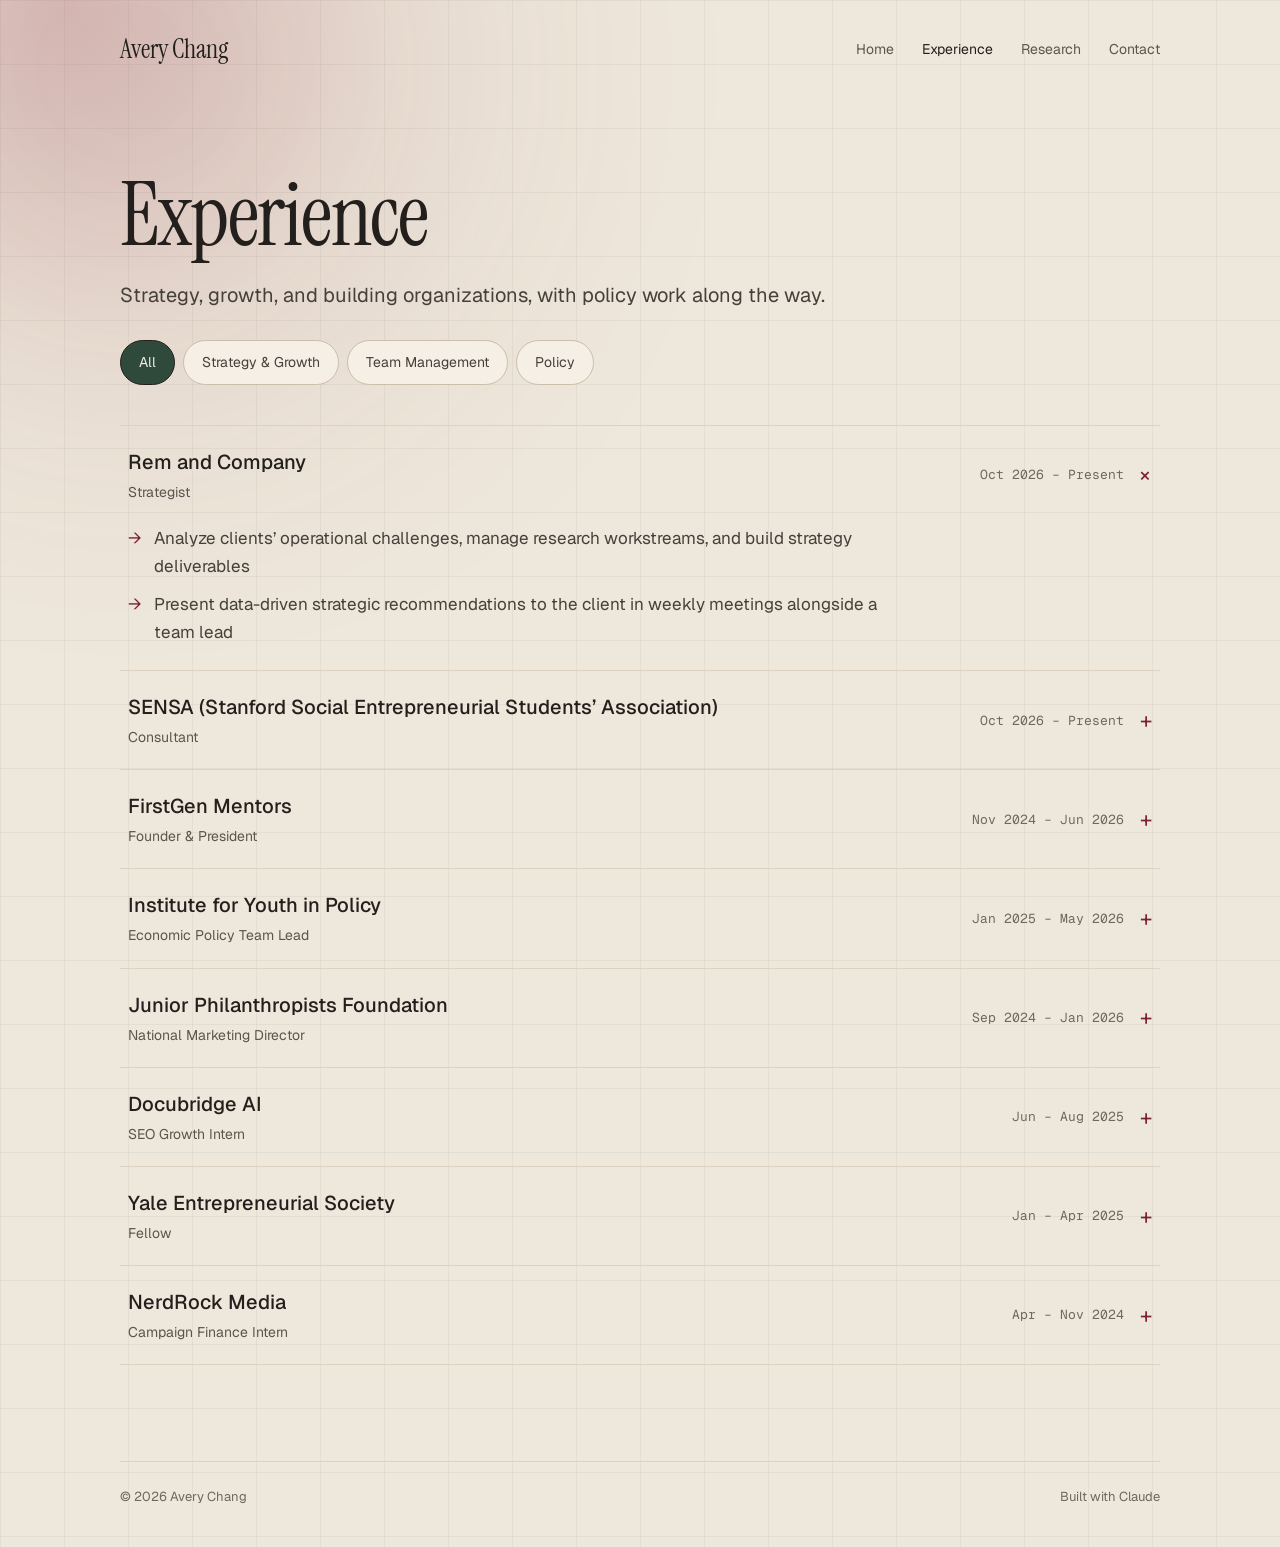
==== experience.html @ 895a1ce6 "Add files via upload" ====
<!doctype html>
<html lang="en">
<head>
<meta charset="utf-8">
<meta name="viewport" content="width=device-width, initial-scale=1">
<title>Experience · Avery Chang</title>
<link rel="preconnect" href="https://fonts.googleapis.com">
<link rel="preconnect" href="https://fonts.gstatic.com" crossorigin>
<link href="https://fonts.googleapis.com/css2?family=Instrument+Serif:ital@0;1&amp;family=Geist:wght@400;500;600&amp;family=Geist+Mono:wght@400;500&amp;display=swap" rel="stylesheet">
<link rel="stylesheet" href="style.css">
<style>
.pill { padding: 10px 18px; min-height: 44px; border-radius: 999px; font-size: 14px; border: 1px solid var(--edge); color: var(--soft); background-color: var(--fill); transition: color .2s ease, background .2s ease, border-color .2s ease; }
.pill.active { border-color: var(--ink); background: var(--forest); color: var(--cream); }
.row { border-bottom: 1px solid var(--line); transition: background .2s ease; }
.row:hover { background: rgba(43,42,38,0.04); }
.row-btn { width: 100%; display: grid; grid-template-columns: minmax(0, 1fr) auto auto; gap: 16px; align-items: center; padding: 20px 8px; text-align: left; min-height: 44px; }
.plus { font-size: 22px; color: var(--ox); display: inline-block; transition: transform .25s ease; }
.row.open .plus { transform: rotate(45deg); }
.bullets { margin: 0; padding: 0 8px 24px; list-style: none; display: flex; flex-direction: column; gap: 10px; max-width: 72ch; color: var(--soft); }
.bullets li { display: flex; gap: 12px; }
.callout { display: flex; flex-wrap: wrap; justify-content: space-between; align-items: center; gap: 16px; padding: 24px 28px; border: 1px solid var(--ox); border-radius: 16px; background-color: #F3E8E3; text-decoration: none; }
</style>
</head>
<body>
<div class="page">

<div aria-hidden="true" class="glow glow1" style="top: -240px; left: -180px; width: 620px; height: 620px; background: var(--ox); opacity: 0.14; filter: blur(140px)"></div>
<div aria-hidden="true" class="grid-bg"></div>
<div aria-hidden="true" class="spot"></div>

<div class="wrap">

<header class="top">
<a href="index.html" class="brand">Avery Chang</a>
<nav class="nav" aria-label="Main">
<a href="index.html">Home</a>
<a href="experience.html" aria-current="page">Experience</a>
<a href="research.html">Research</a>
<a href="contact.html">Contact</a>
</nav>
</header>

<section style="display: flex; flex-direction: column; gap: 20px; padding: 72px 0 40px">
<h1 class="page-h serif" style="font-size: 88px; line-height: 1; letter-spacing: -0.02em">Experience</h1>
<p style="margin: 0; max-width: 58ch; font-size: 20px; color: var(--soft)">Strategy, growth, and building organizations, with policy work along the way.</p>
<div id="filters" role="group" aria-label="Filter roles" style="display: flex; flex-wrap: wrap; gap: 8px; padding-top: 8px"></div>
</section>

<section style="display: flex; flex-direction: column; gap: 24px; padding-bottom: 96px">
<a id="callout" class="callout rise" href="research.html" hidden>
<span style="display: flex; flex-direction: column; gap: 4px"><span class="serif" style="font-size: 28px; line-height: 1.15">Read my policy briefs</span><span style="font-size: 15px; color: var(--muted)">Four economic policy papers on foreign aid, AI and jobs, gig work, and credit</span></span>
<span style="font-size: 15px; font-weight: 500; color: var(--ox)">Go to Research →</span>
</a>
<div id="list" style="display: flex; flex-direction: column; border-top: 1px solid var(--line)"></div>
</section>

<footer class="footer">
<span>© 2026 Avery Chang</span>
<span>Built with Claude</span>
</footer>
</div>
</div>

<script src="site.js"></script>
<script>
(function () {
  var filterDefs = [
    { id: 'all', label: 'All' },
    { id: 'strategy', label: 'Strategy & Growth' },
    { id: 'leadership', label: 'Team Management' },
    { id: 'policy', label: 'Policy' }
  ];
  var work = [
    { id: 'rem', tags: ['strategy'], org: 'Rem and Company', role: 'Strategist', dates: 'Oct 2026 – Present', bullets: [
      'Analyze clients’ operational challenges, manage research workstreams, and build strategy deliverables',
      'Present data-driven strategic recommendations to the client in weekly meetings alongside a team lead'
    ] },
    { id: 'sensa', tags: ['strategy'], org: 'SENSA (Stanford Social Entrepreneurial Students’ Association)', role: 'Consultant', dates: 'Oct 2026 – Present', bullets: [
      'Develop fundraising strategy and write grant proposals for an international social impact project',
      'Advise social enterprises on growth and funding strategy'
    ] },
    { id: 'dba', tags: ['strategy'], org: 'Docubridge AI', role: 'SEO Growth Intern', dates: 'Jun – Aug 2025', bullets: [
      'Developed a market expansion plan for a VC-backed AI fintech startup serving growth equity firms',
      'Presented a competitive SEO growth strategy to the CEO and board, projecting 80% traffic growth',
      'Benchmarked backlinks of three competitors (Daloopa, Datarails, Causal) and designed outreach to 9 finance sites',
      'Audited site UX and technical SEO and set up analytics to track bounce rate, CTR, and organic leads'
    ] },
    { id: 'iyp', tags: ['policy', 'leadership'], org: 'Institute for Youth in Policy', role: 'Economic Policy Team Lead', dates: 'Jan 2025 – May 2026', bullets: [
      'Led and trained 20+ analysts from 12 countries, setting topics and editing briefs that reached 25,000+ readers',
      'Built a 30-nation multivariate regression (R = 0.979) ranking five sectors by impact on HDI',
      'Developed quantitative and financial models to analyze urban policy and international aid'
    ] },
    { id: 'yes', tags: ['strategy'], org: 'Yale Entrepreneurial Society', role: 'Fellow', dates: 'Jan – Apr 2025', bullets: [
      'Selected as 1 of 100 students from 25 countries for a fellowship taught by Yale SOM professors and VCs',
      'Built a data-driven donation verification platform to improve donor-charity trust, piloted with 15 charities'
    ] },
    { id: 'fgm', tags: ['leadership', 'strategy'], org: 'FirstGen Mentors', role: 'Founder & President', dates: 'Nov 2024 – Jun 2026', bullets: [
      'Launched a career-prep nonprofit (mentorship, live Q&As, workshops, podcast) reaching 10,000+ first-gen students',
      'Scaled from 100 to 10,000 students in six months, managing a team of 50+',
      'Recruited 220+ industry experts and mentors (doctors, lawyers, bankers) from 15 states and 9 countries',
      'Secured partnerships with 12 NGOs and built the website, resource database, and sign-up system'
    ] },
    { id: 'jpf', tags: ['leadership', 'policy'], org: 'Junior Philanthropists Foundation', role: 'National Marketing Director', dates: 'Sep 2024 – Jan 2026', bullets: [
      'Launched national campaigns and policy resources for 10,000+ members across 25 states',
      'Lobbied 50+ members of Congress and built partnerships with UN COY19 and CalFire'
    ] },
    { id: 'nrm', tags: ['policy', 'strategy'], org: 'NerdRock Media', role: 'Campaign Finance Intern', dates: 'Apr – Nov 2024', bullets: [
      'Managed $1M+ in ad operations for interest groups in the 2024 presidential election, driving 3,000+ daily site visits',
      'Partnered with 4 PACs to reach AAPI and BIPOC voters, improving campaign engagement by 60%',
      'Ran a Google Analytics dashboard tracking campaign performance and reporting on ad targeting'
    ] }
  ];

  // Sort by end date, newest first ("Present" on top)
  var mon = { Jan: 1, Feb: 2, Mar: 3, Apr: 4, May: 5, Jun: 6, Jul: 7, Aug: 8, Sep: 9, Oct: 10, Nov: 11, Dec: 12 };
  function endKey(d) {
    var e = String(d).split('–').pop().trim();
    if (/present/i.test(e)) return 999999;
    var p = e.split(' ');
    return Number(p[1]) * 12 + (mon[p[0]] || 0);
  }
  work.sort(function (a, b) { return endKey(b.dates) - endKey(a.dates); });

  var state = { filter: 'all', open: 'rem' };
  var filtersEl = document.getElementById('filters');
  var listEl = document.getElementById('list');
  var callout = document.getElementById('callout');

  function el(tag, cls, text) {
    var n = document.createElement(tag);
    if (cls) n.className = cls;
    if (text != null) n.textContent = text;
    return n;
  }

  function renderFilters() {
    filtersEl.innerHTML = '';
    filterDefs.forEach(function (f) {
      var b = el('button', 'pill' + (state.filter === f.id ? ' active' : ''), f.label);
      b.setAttribute('aria-pressed', String(state.filter === f.id));
      b.addEventListener('click', function () { state.filter = f.id; render(); });
      filtersEl.appendChild(b);
    });
  }

  function renderList() {
    listEl.innerHTML = '';
    work.filter(function (w) { return state.filter === 'all' || w.tags.indexOf(state.filter) !== -1; })
      .forEach(function (w) {
        var open = state.open === w.id;
        var row = el('div', 'row' + (open ? ' open' : ''));
        var btn = el('button', 'row-btn');
        btn.setAttribute('aria-expanded', String(open));
        var left = el('span');
        left.style.cssText = 'display: flex; flex-direction: column; gap: 2px';
        var org = el('span', null, w.org); org.style.cssText = 'font-size: 20px; font-weight: 500';
        var role = el('span', null, w.role); role.style.cssText = 'font-size: 14px; color: var(--muted)';
        left.appendChild(org); left.appendChild(role);
        var dates = el('span', 'mono', w.dates); dates.style.cssText = 'font-size: 13px; color: var(--faint)';
        var plus = el('span', 'plus', '+'); plus.setAttribute('aria-hidden', 'true');
        btn.appendChild(left); btn.appendChild(dates); btn.appendChild(plus);
        btn.addEventListener('click', function () { state.open = open ? null : w.id; renderList(); });
        row.appendChild(btn);
        if (open) {
          var ul = el('ul', 'bullets rise');
          w.bullets.forEach(function (t) {
            var li = el('li');
            var arrow = el('span', null, '→'); arrow.style.color = 'var(--ox)'; arrow.setAttribute('aria-hidden', 'true');
            li.appendChild(arrow); li.appendChild(el('span', null, t));
            ul.appendChild(li);
          });
          row.appendChild(ul);
        }
        listEl.appendChild(row);
      });
  }

  function render() {
    renderFilters();
    callout.hidden = state.filter !== 'policy';
    renderList();
  }
  render();
})();
</script>
</body>
</html>
---- style.css ----
:root {
  --bg: #EEE7DB;
  --ink: #231F1C;
  --ox: #7A2433;
  --forest: #2F4A3A;
  --cream: #F3EEE4;
  --muted: #5C554D;
  --soft: #45403A;
  --body: #3A3731;
  --faint: #6E685E;
  --line: #DDD2BF;
  --edge: #CBBFAA;
  --card-edge: #D6CBB8;
  --fill: #F5EFE5;
}

html, body { margin: 0; background: var(--bg); color-scheme: light; }
a { color: var(--ink); }
a:hover { color: var(--ox); }
a:focus-visible, button:focus-visible { outline: 2px solid var(--ox); outline-offset: 3px; }
button { font: inherit; color: inherit; background: none; border: 0; cursor: pointer; }

.page {
  position: relative; overflow: hidden; min-height: 100vh;
  background: var(--bg); color: var(--ink);
  font-family: 'Geist', system-ui, sans-serif; font-size: 17px; line-height: 1.65;
}
.glow { position: absolute; border-radius: 50%; pointer-events: none; }
.grid-bg {
  position: absolute; inset: 0; pointer-events: none;
  background-image: linear-gradient(rgba(43,42,38,0.05) 1px, transparent 1px), linear-gradient(90deg, rgba(43,42,38,0.05) 1px, transparent 1px);
  background-size: 64px 64px;
}
.spot {
  position: absolute; inset: 0; pointer-events: none;
  background: radial-gradient(500px circle at 70px 15px, rgba(163,80,95,0.22), rgba(163,80,95,0.07) 40%, transparent 65%);
}
.wrap { position: relative; max-width: 1040px; margin: 0 auto; padding: 0 24px; display: flex; flex-direction: column; }

.top { display: flex; flex-wrap: wrap; justify-content: space-between; align-items: center; gap: 16px; padding: 28px 0; }
.brand { font-family: 'Instrument Serif', Georgia, serif; font-size: 26px; text-decoration: none; }
.nav { display: flex; flex-wrap: wrap; gap: 28px; font-size: 14px; }
.nav a { text-decoration: none; color: var(--muted); }
.nav a[aria-current="page"] { color: var(--ink); }

.serif { font-family: 'Instrument Serif', Georgia, serif; font-weight: 400; }
.mono { font-family: 'Geist Mono', ui-monospace, monospace; }
.sec { border-top: 1px solid var(--line); }
h1, h2 { margin: 0; }

.btn { display: inline-flex; align-items: center; padding: 12px 20px; min-height: 44px; box-sizing: border-box; border-radius: 999px; text-decoration: none; font-size: 15px; }
.btn-solid { background: var(--forest); color: var(--cream); font-weight: 500; }
.btn-solid:hover { color: var(--cream); }
.btn-outline { border: 1px solid var(--edge); background-color: var(--fill); }

.live-row { display: flex; flex-wrap: wrap; align-items: center; gap: 10px; font-size: 13px; color: var(--muted); }
.live { width: 8px; height: 8px; border-radius: 50%; background: var(--forest); animation: pulse 2s infinite; }

.chip { padding: 10px 16px; border: 1px solid var(--edge); border-radius: 999px; font-size: 15px; background-color: var(--fill); transition: transform .2s ease, border-color .2s ease, color .2s ease; }
.chip:hover { transform: translateY(-3px); border-color: var(--ox); color: var(--ox); }

.card { display: flex; flex-direction: column; gap: 14px; border: 1px solid var(--card-edge); border-radius: 16px; background-color: var(--fill); text-decoration: none; transition: transform .25s ease, border-color .25s ease, background .25s ease; }
.card:hover { transform: translateY(-4px); border-color: var(--ox); background-color: #FAF6EF; }
.tag { display: flex; flex-wrap: wrap; gap: 10px; font-size: 12px; letter-spacing: 0.06em; }
.tag .role { color: var(--ox); }
.tag .meta { color: var(--faint); }

.footer { display: flex; flex-wrap: wrap; justify-content: space-between; gap: 12px; padding: 24px 0 40px; border-top: 1px solid var(--line); font-size: 13px; color: var(--faint); }

@keyframes drift { 0% { transform: translate(0,0) scale(1); } 50% { transform: translate(-60px,40px) scale(1.15); } 100% { transform: translate(0,0) scale(1); } }
@keyframes drift2 { 0% { transform: translate(0,0); } 50% { transform: translate(80px,-30px); } 100% { transform: translate(0,0); } }
@keyframes blink { 50% { opacity: 0; } }
@keyframes rise { from { opacity: .35; transform: translateY(6px); } to { opacity: 1; transform: none; } }
@keyframes pulse { 0% { box-shadow: 0 0 0 0 rgba(47,74,58,.5); } 70% { box-shadow: 0 0 0 8px rgba(47,74,58,0); } 100% { box-shadow: 0 0 0 0 rgba(47,74,58,0); } }
.glow1 { animation: drift 22s ease-in-out infinite; }
.glow2 { animation: drift2 28s ease-in-out infinite; }
.caret { animation: blink 1s steps(1) infinite; }
.rise { animation: rise .5s ease-out both; }

@media (max-width: 720px) {
  .two-col, .grid2 { grid-template-columns: minmax(0, 1fr) !important; }
  .hero-h { font-size: 60px !important; }
  .page-h { font-size: 56px !important; }
  .contact-h { font-size: 72px !important; }
}
@media (prefers-reduced-motion: reduce) {
  .glow1, .glow2, .caret, .rise, .live { animation: none; }
  .chip, .card { transition: none; }
}

[hidden] { display: none !important; }
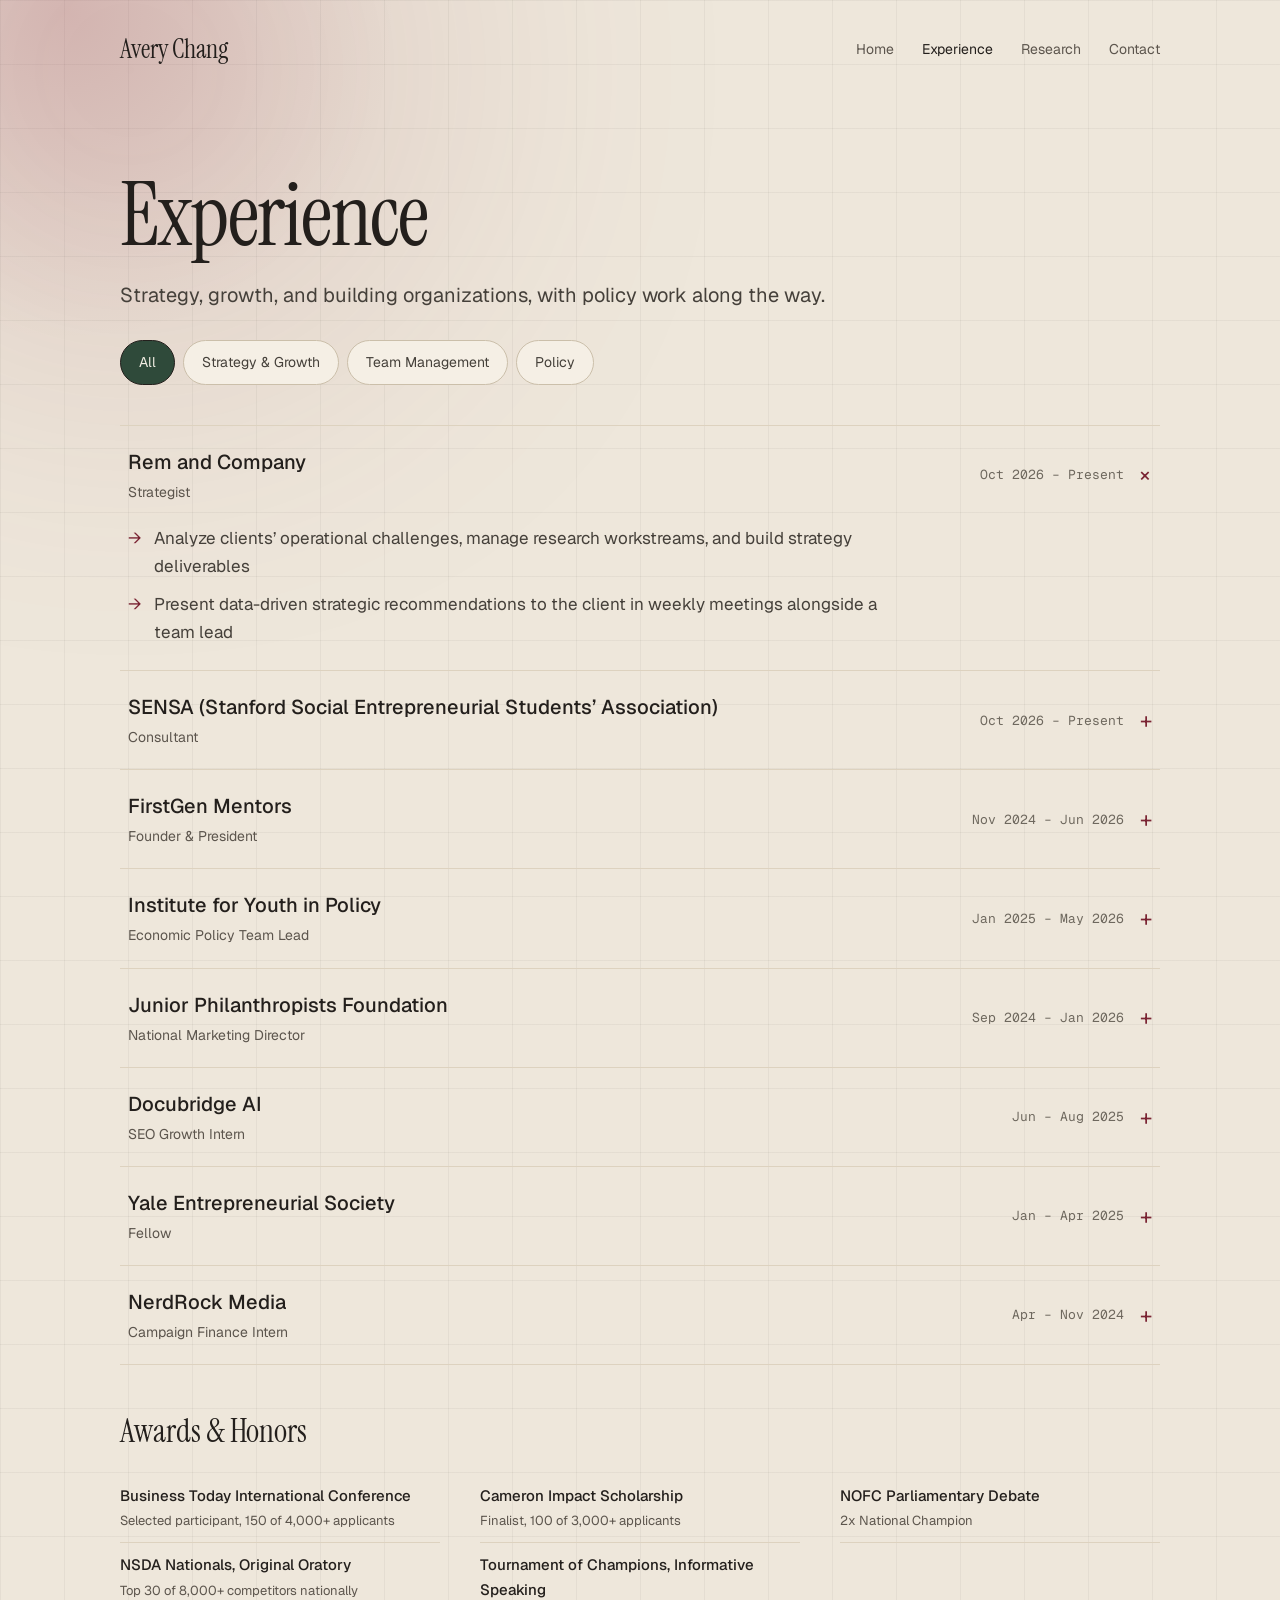
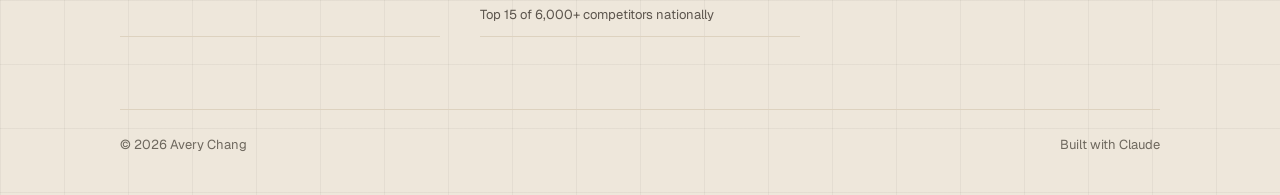
==== commit 9bb8f21b: "Update site: Library palette, awards and honors, experience sorted by end date Co-Authored-By: Claud" ====
--- a/experience.html
+++ b/experience.html
@@ -18,6 +18,9 @@
 .row.open .plus { transform: rotate(45deg); }
 .bullets { margin: 0; padding: 0 8px 24px; list-style: none; display: flex; flex-direction: column; gap: 10px; max-width: 72ch; color: var(--soft); }
 .bullets li { display: flex; gap: 12px; }
+.award { display: flex; flex-direction: column; gap: 2px; padding: 10px 0; border-bottom: 1px solid var(--line); }
+.award-t { font-size: 15px; font-weight: 500; }
+.award-d { font-size: 13px; color: var(--muted); }
 .callout { display: flex; flex-wrap: wrap; justify-content: space-between; align-items: center; gap: 16px; padding: 24px 28px; border: 1px solid var(--ox); border-radius: 16px; background-color: #F3E8E3; text-decoration: none; }
 </style>
 </head>
@@ -46,12 +49,23 @@
 <div id="filters" role="group" aria-label="Filter roles" style="display: flex; flex-wrap: wrap; gap: 8px; padding-top: 8px"></div>
 </section>
 
-<section style="display: flex; flex-direction: column; gap: 24px; padding-bottom: 96px">
+<section style="display: flex; flex-direction: column; gap: 24px; padding-bottom: 0">
 <a id="callout" class="callout rise" href="research.html" hidden>
 <span style="display: flex; flex-direction: column; gap: 4px"><span class="serif" style="font-size: 28px; line-height: 1.15">Read my policy briefs</span><span style="font-size: 15px; color: var(--muted)">Four economic policy papers on foreign aid, AI and jobs, gig work, and credit</span></span>
 <span style="font-size: 15px; font-weight: 500; color: var(--ox)">Go to Research →</span>
 </a>
 <div id="list" style="display: flex; flex-direction: column; border-top: 1px solid var(--line)"></div>
+</section>
+
+<section style="display: flex; flex-direction: column; gap: 16px; padding: 40px 0 72px">
+<h2 class="serif" style="font-size: 32px">Awards &amp; Honors</h2>
+<div style="display: grid; grid-template-columns: repeat(auto-fit, minmax(260px, 1fr)); gap: 0 40px">
+<div class="award"><span class="award-t">Business Today International Conference</span><span class="award-d">Selected participant, 150 of 4,000+ applicants</span></div>
+<div class="award"><span class="award-t">Cameron Impact Scholarship</span><span class="award-d">Finalist, 100 of 3,000+ applicants</span></div>
+<div class="award"><span class="award-t">NOFC Parliamentary Debate</span><span class="award-d">2x National Champion</span></div>
+<div class="award"><span class="award-t">NSDA Nationals, Original Oratory</span><span class="award-d">Top 30 of 8,000+ competitors nationally</span></div>
+<div class="award"><span class="award-t">Tournament of Champions, Informative Speaking</span><span class="award-d">Top 15 of 6,000+ competitors nationally</span></div>
+</div>
 </section>
 
 <footer class="footer">
